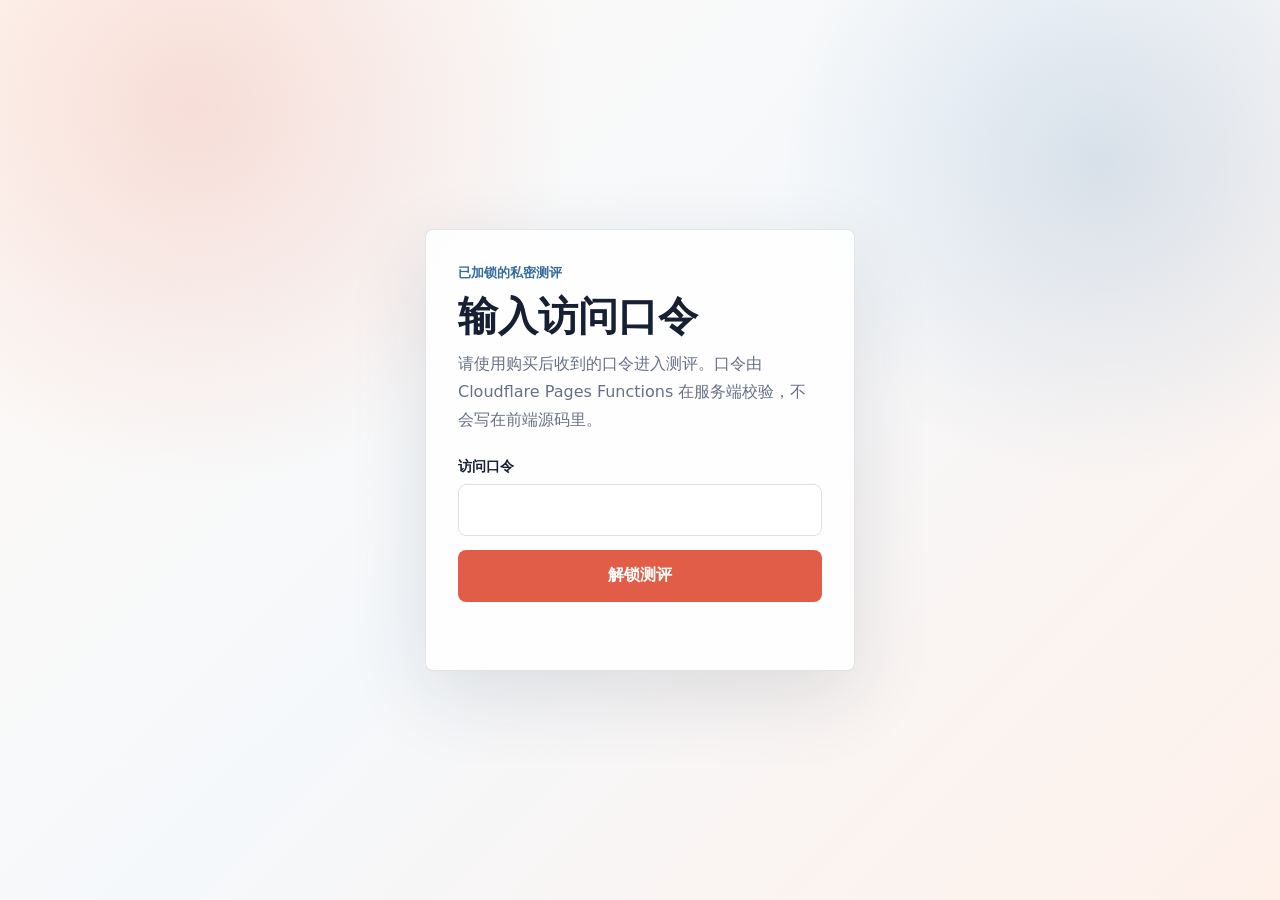
==== login.html @ 670b78cd "initial commit" ====
<!doctype html>
<html lang="zh-CN">
  <head>
    <meta charset="UTF-8" />
    <meta name="viewport" content="width=device-width, initial-scale=1.0" />
    <title>输入访问口令</title>
    <style>
      :root {
        color-scheme: light;
        --ink: #172033;
        --muted: #667085;
        --line: #d9e2ec;
        --accent: #e15d47;
        --accent-dark: #b93f2e;
        --paper: #fffaf5;
        --blue: #356c9f;
      }

      * {
        box-sizing: border-box;
      }

      body {
        min-height: 100vh;
        margin: 0;
        display: grid;
        place-items: center;
        padding: 24px;
        background:
          radial-gradient(circle at 15% 12%, rgba(225, 93, 71, 0.18), transparent 28%),
          radial-gradient(circle at 86% 18%, rgba(53, 108, 159, 0.16), transparent 24%),
          linear-gradient(135deg, #fffaf5 0%, #f5f8fb 48%, #fff1ea 100%);
        color: var(--ink);
        font-family:
          Inter, ui-sans-serif, system-ui, -apple-system, BlinkMacSystemFont, "Segoe UI",
          "Microsoft YaHei", sans-serif;
      }

      .card {
        width: min(100%, 430px);
        padding: 32px;
        border: 1px solid rgba(23, 32, 51, 0.12);
        border-radius: 8px;
        background: rgba(255, 255, 255, 0.86);
        box-shadow: 0 24px 80px rgba(23, 32, 51, 0.12);
        backdrop-filter: blur(14px);
      }

      .eyebrow {
        margin: 0 0 10px;
        color: var(--blue);
        font-size: 13px;
        font-weight: 800;
        letter-spacing: 0;
      }

      h1 {
        margin: 0 0 12px;
        font-size: clamp(28px, 8vw, 40px);
        line-height: 1.08;
        letter-spacing: 0;
      }

      p {
        margin: 0 0 24px;
        color: var(--muted);
        line-height: 1.75;
      }

      label {
        display: block;
        margin-bottom: 8px;
        font-size: 14px;
        font-weight: 800;
      }

      input {
        width: 100%;
        height: 52px;
        padding: 0 14px;
        border: 1px solid var(--line);
        border-radius: 8px;
        background: white;
        color: var(--ink);
        font: inherit;
      }

      input:focus-visible,
      button:focus-visible {
        outline: 3px solid rgba(225, 93, 71, 0.32);
        outline-offset: 2px;
      }

      button {
        width: 100%;
        height: 52px;
        margin-top: 14px;
        border: 0;
        border-radius: 8px;
        background: var(--accent);
        color: white;
        font: inherit;
        font-weight: 900;
        cursor: pointer;
        transition: background 180ms ease, transform 180ms ease;
      }

      button:hover {
        background: var(--accent-dark);
      }

      .error {
        min-height: 22px;
        margin-top: 14px;
        color: #b42318;
        font-size: 14px;
      }

      @media (prefers-reduced-motion: reduce) {
        button {
          transition: none;
        }
      }
    </style>
  </head>
  <body>
    <form class="card" method="post" action="/unlock">
      <p class="eyebrow">已加锁的私密测评</p>
      <h1>输入访问口令</h1>
      <p>请使用购买后收到的口令进入测评。口令由 Cloudflare Pages Functions 在服务端校验，不会写在前端源码里。</p>
      <label for="code">访问口令</label>
      <input id="code" name="code" type="password" autocomplete="one-time-code" required />
      <button type="submit">解锁测评</button>
      <div class="error" id="error" role="status"></div>
    </form>
    <script>
      const params = new URLSearchParams(location.search);
      if (params.get("error")) {
        document.getElementById("error").textContent = "口令不正确，请检查后重试。";
      }
    </script>
  </body>
</html>
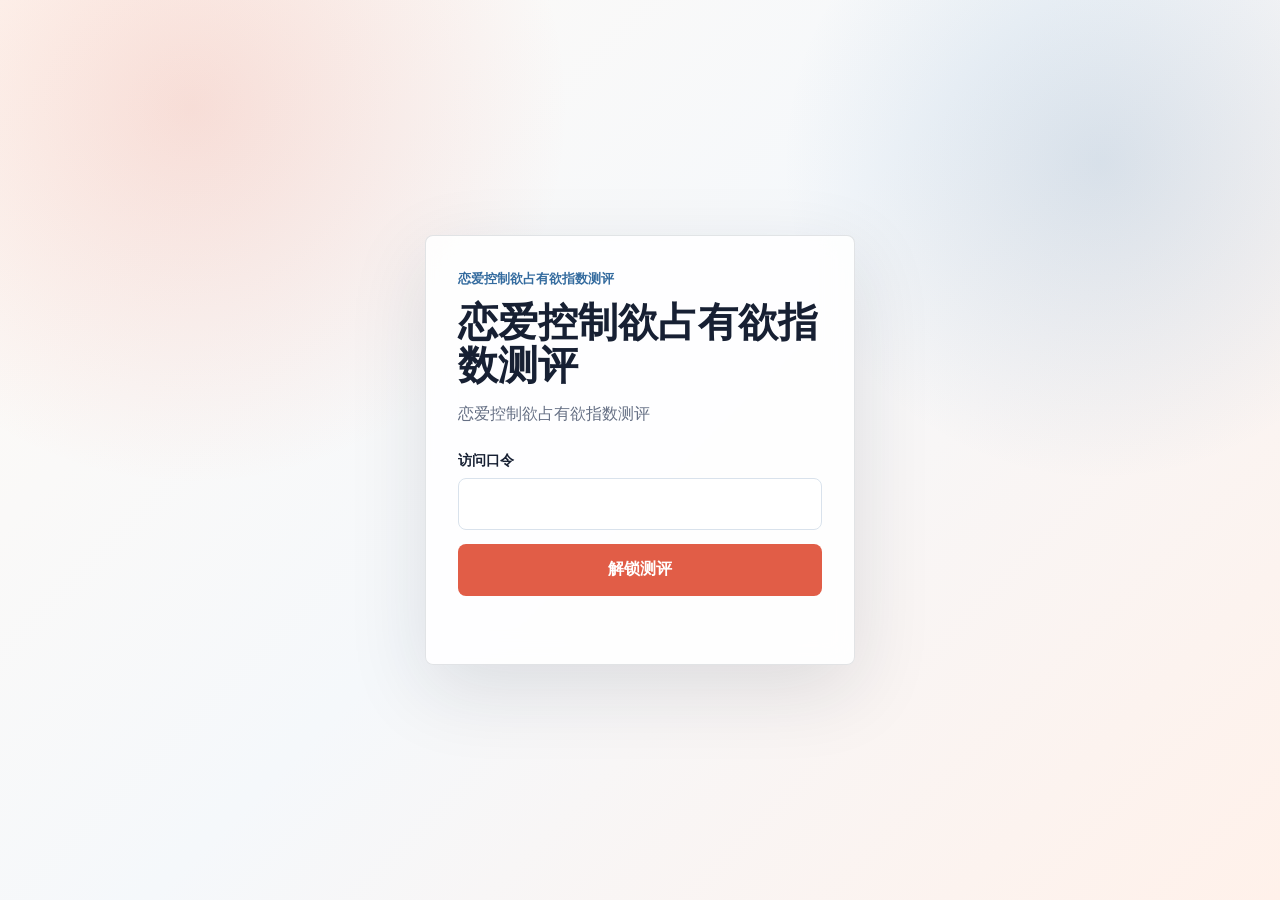
==== commit 59a22d2a: "bug" ====
--- a/login.html
+++ b/login.html
@@ -125,9 +125,9 @@
   </head>
   <body>
     <form class="card" method="post" action="/unlock">
-      <p class="eyebrow">已加锁的私密测评</p>
-      <h1>输入访问口令</h1>
-      <p>请使用购买后收到的口令进入测评。口令由 Cloudflare Pages Functions 在服务端校验，不会写在前端源码里。</p>
+      <p class="eyebrow">恋爱控制欲占有欲指数测评</p>
+      <h1>恋爱控制欲占有欲指数测评</h1>
+      <p>恋爱控制欲占有欲指数测评</p>
       <label for="code">访问口令</label>
       <input id="code" name="code" type="password" autocomplete="one-time-code" required />
       <button type="submit">解锁测评</button>
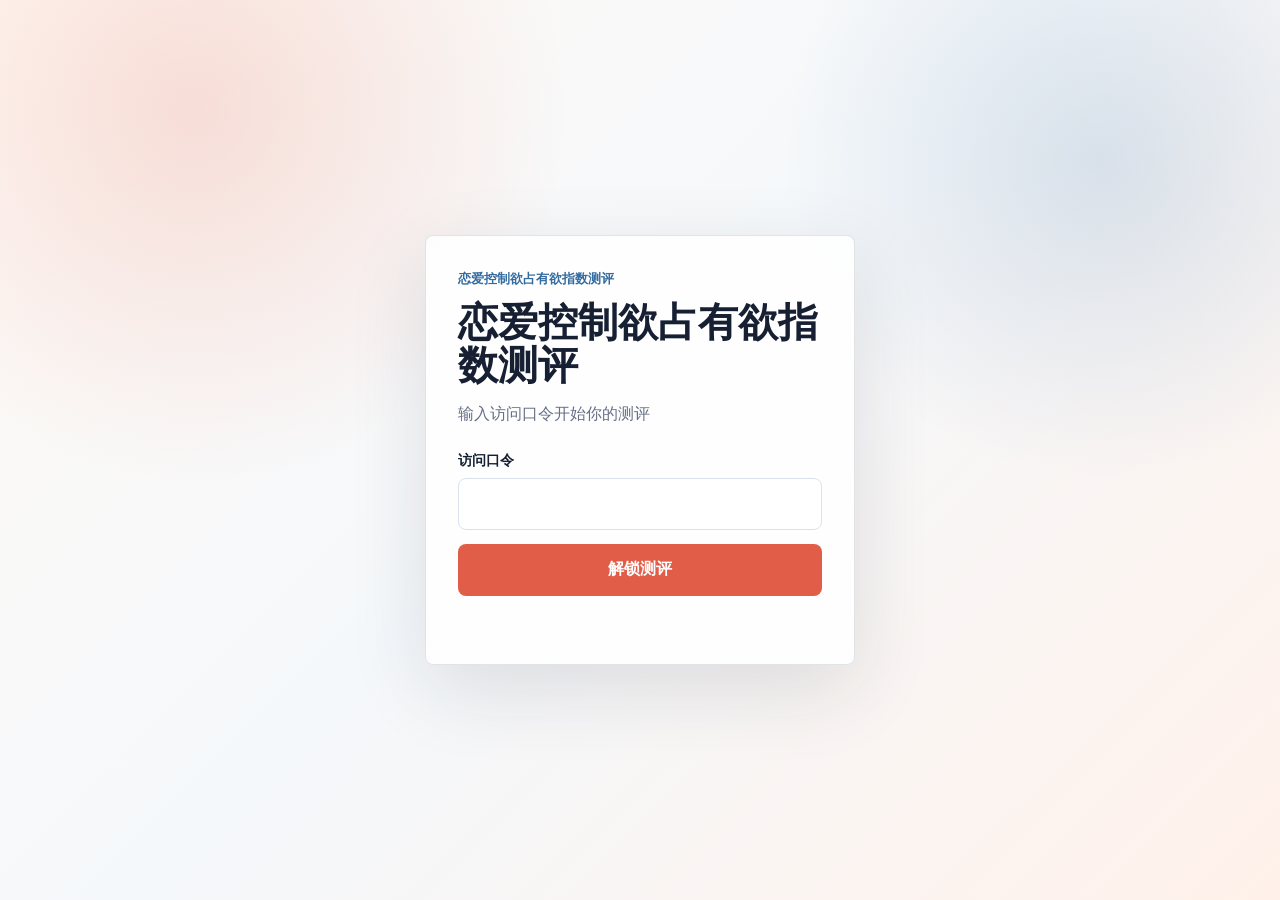
==== commit b3016175: "test" ====
--- a/login.html
+++ b/login.html
@@ -127,7 +127,7 @@
     <form class="card" method="post" action="/unlock">
       <p class="eyebrow">恋爱控制欲占有欲指数测评</p>
       <h1>恋爱控制欲占有欲指数测评</h1>
-      <p>恋爱控制欲占有欲指数测评</p>
+      <p>输入访问口令开始你的测评</p>
       <label for="code">访问口令</label>
       <input id="code" name="code" type="password" autocomplete="one-time-code" required />
       <button type="submit">解锁测评</button>
